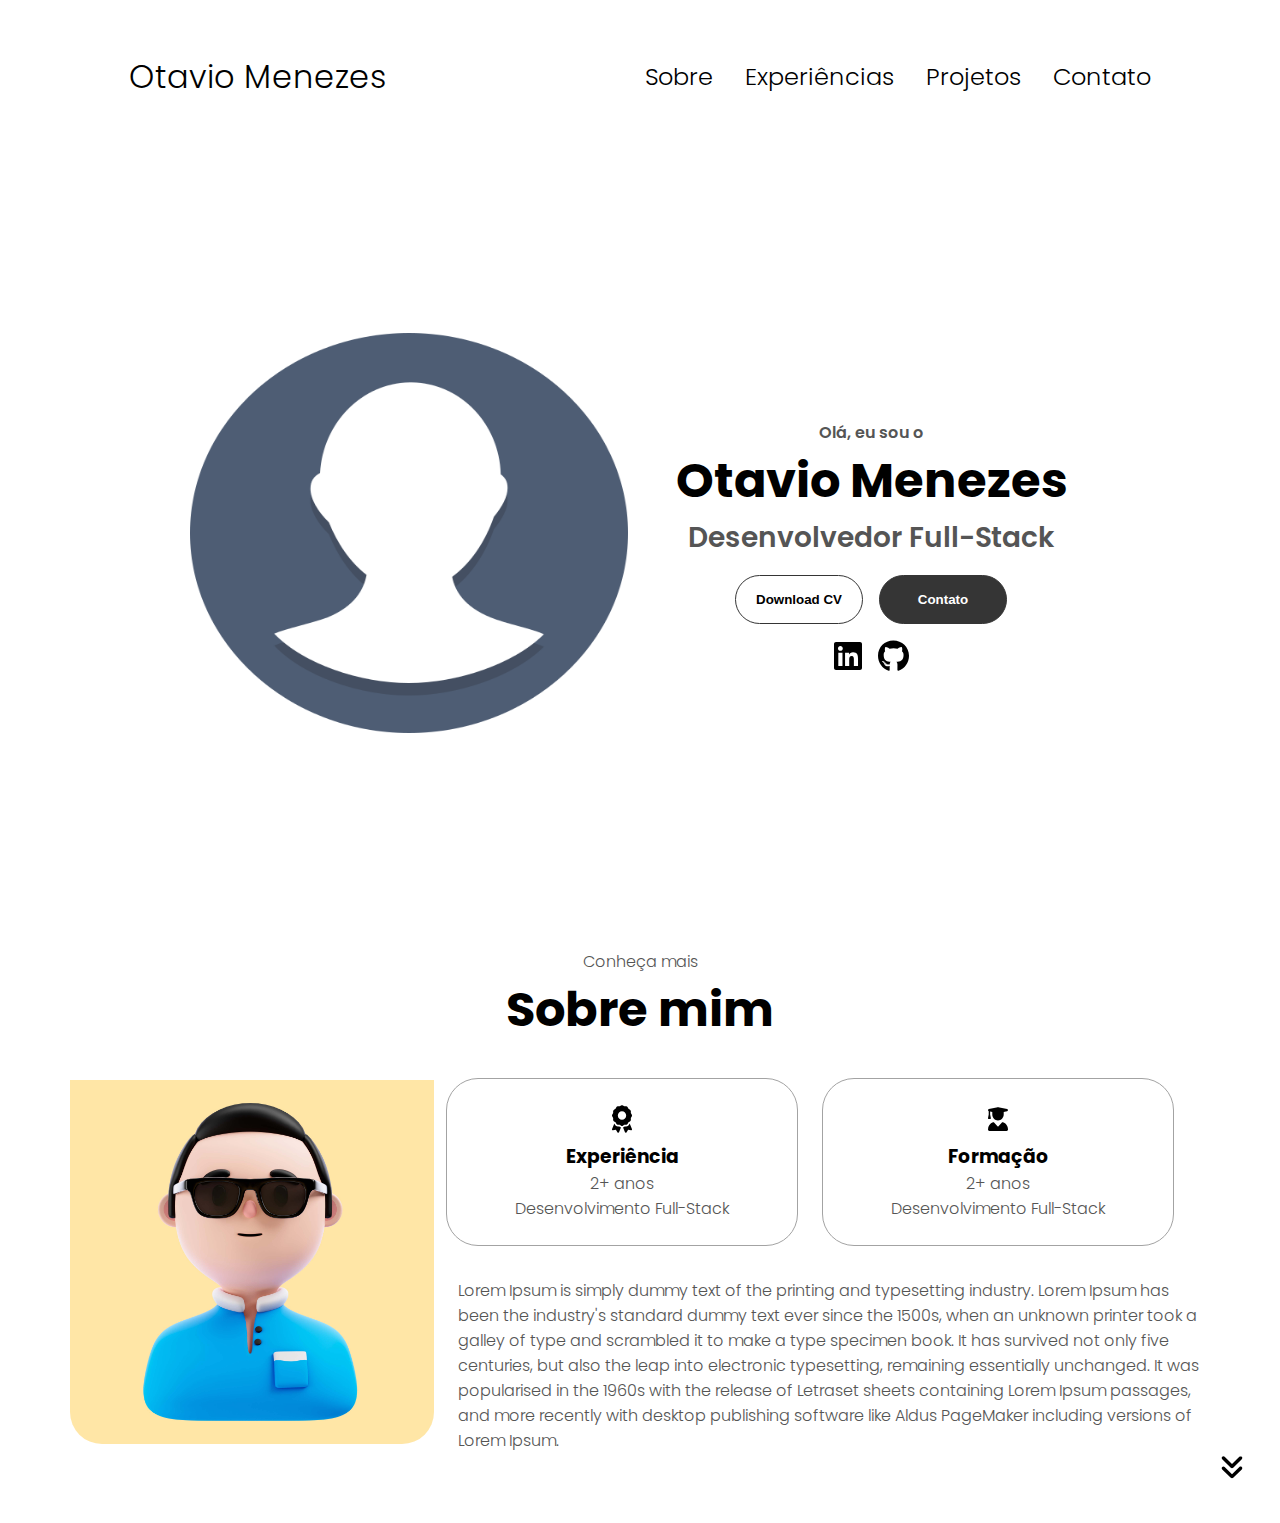
==== index2.html @ 98025b1a "build resume and profile" ====
<!DOCTYPE html>
<html lang="pt-br">
<head>
    <meta charset="UTF-8">
    <meta name="viewport" content="width=device-width, initial-scale=1.0">
    <link rel="stylesheet" href="assets/css/colors.css">
    <link rel="stylesheet" href="assets/css/media.css">
    <link rel="stylesheet" href="assets/css/style.css">
    <link rel="stylesheet" href="assets/bootstrap-5.3.3-dist/css/bootstrap-grid.css">
    <title>Otavio Menezes</title>
</head>
<body>
<nav id="main-nav" aria-label="main navigation">
    <div class="logo">Otavio Menezes</div>
    <div>
        <ul class="nav-links">
            <li><a href="#about">Sobre</a></li>
            <li><a href="#experience">Experiências</a></li>
            <li><a href="#projects">Projetos</a></li>
            <li><a href="#contact">Contato</a></li>
        </ul>
    </div>
</nav>
<nav id="hamburger-nav" aria-label="hamburger navigation">
    <div class="logo">Otavio Menezes</div>
    <div class="hamburger-menu">
        <button class="hamburger-icon" onclick="toggleMenu();">
            <span></span>
            <span></span>
            <span></span>
        </button>
        <dl class="hamburger-links">
            <dt><a href="#about" onclick="toggleMenu();">Sobre</a></dt>
            <dt><a href="#experience" onclick="toggleMenu();">Experiências</a></dt>
            <dt><a href="#projects" onclick="toggleMenu();">Projetos</a></dt>
            <dt><a href="#contact" onclick="toggleMenu();">Contato</a></dt>
        </dl>
    </div>
</nav>

<section id="profile">
    <div class="container">
        <div class="row d-flex">
            <div class="profile-image col-lg-6">
                <img src="assets/images/img-user-default.png" alt="Foto de Perfil Otavio Menezes">
            </div>
            <div class="profile-text col-lg-6">
                <p class="text-p1">Olá, eu sou o</p>
                <h1 class="title">Otavio Menezes</h1>
                <p class="text-p2">Desenvolvedor Full-Stack</p>
                <div class="profile-btn">
                    <button class="btn btn-secondary" onclick="openCV()">Download CV</button>
                    <button class="btn btn-primary" onclick="location.href='./#cantact'">Contato</button>
                </div>
                <div class="profile-socials">
                    <a href="https://www.linkedin.com/in/otaviorenan/" target="_blank">
                        <img class="icon" src="./assets/icons/linkedin-brands-solid.svg" alt="Meu Perfil no LinkedIn">
                    </a>
                    <a href="https://www.github.com/OtavioRenan" target="_blank">
                        <img class="icon" src="./assets/icons/github-brands-solid.svg" alt="Meu Perfil no GitHub">
                    </a>
                </div>
            </div>
        </div>
    </div>
</section>

<section id="about">
    <div class="container">
        <div class="row align-items-center">
            <p class="text-p1">Conheça mais</p>
            <h1 class="title">Sobre mim</h1>
            <div class="col-lg-4 col-sm-12 d-flex justify-content-center">
                <div class="about-image">
                    <img src="./assets/images/img-user-secondary.jpg" alt="Foto de Perfil"></img>
                </div>
            </div>
            <div class="col-lg-8 col-sm-12">
                <div class="about-details">
                    <div class="about-group">
                        <div class="row">
                        <div class="about-item">
                            <img class="icon" src="./assets/icons/award-solid.svg" alt="Experiência"></img>
                            <h3>Experiência</h3>
                            <p>2+ anos <br> Desenvolvimento Full-Stack</p>
                        </div>
                        <div class="about-item">
                            <img class="icon" src="./assets/icons/user-graduate-solid.svg" alt="Formação"></img>
                            <h3>Formação</h3>
                            <p>2+ anos <br> Desenvolvimento Full-Stack</p>
                        </div>
                        </div>
                    </div>
                    <div class="container-text">
                        <p>
                            Lorem Ipsum is simply dummy text of the printing and typesetting industry. Lorem Ipsum has been the
                            industry's standard dummy text ever since the 1500s, when an unknown printer took a galley of type
                            and scrambled it to make a type specimen book. It has survived not only five centuries, but also the
                            leap into electronic typesetting, remaining essentially unchanged. It was popularised in the 1960s
                            with the release of Letraset sheets containing Lorem Ipsum passages, and more recently with desktop
                            publishing software like Aldus PageMaker including versions of Lorem Ipsum.
                        </p>
                    </div>
                </div>
            </div>
        </div>
    </div>
    <div class="cointainer-fluid d-flex justify-content-end">
        <div class="row">
            <a href="#experience">
                <img class="arrow" src="./assets/icons/angles-down-solid.svg" alt="Github"></img>
            </a>
        </div>
    </div>
</section>

<script src="assets/js/script.js"></script>
</body>
</html>
---- assets/css/colors.css ----
:root {
    --primary: rgb(85, 85, 85);
    --secondary: rgb(181, 181, 181);
    --third: rgb(53, 53, 53);
    --fourth: rgb(0, 0, 0);
    --fifth: rgb(255, 255, 255);
    --sixth: rgb(163, 163, 163);
    --black: black;
    --white: white;
}
---- assets/css/media.css ----
@media screen and (max-width: 1200px) {
    #main-nav {
        display: none;
    }

    #hamburger-nav {
        display: flex !important;
    }
}
---- assets/css/style.css ----
@import url('https://fonts.googleapis.com/css2?family=Poppins:wght@300;400&display=swap');

html {
    scroll-behavior: smooth;
}

* {
    margin: 0;
    padding: 0;
}

body {
    font-family: "Poppins", sans-serif;
    font-weight: 300;
    font-style: normal;
}

p {
    color: var(--primary);
}

/* TRANSACTION */

a,
.btn {
    transition: all 300ms ease;
}

/* MAIN NAV */
nav {
    justify-content: space-around;
    align-items: center;
    height: 17vh;
}

nav, .nav-links {
    display: flex;
}

.nav-links {
    gap: 2rem;
    list-style: none;
    font-size: 1.5rem;
}

a {
    color: var(--black);
    text-decoration: none;
    text-decoration-color: var(--white);
}

a:hover,
dt:hover {
    color: var(--primary) !important;
    text-decoration: underline;
    text-underline-offset: 1rem;
    text-decoration-color: var(--secondary);
}

.logo {
    font-size: 2rem;
}

.logo:hover {
    cursor: default;
}

/* HAMBURGER MENU */
#hamburger-nav {
    display: none;
}

.hamburger-menu {
    position: relative;
    display: inline-block;

    button, input[type="submit"], input[type="reset"] {
        background: none;
        color: inherit;
        border: none;
        padding: 0;
        font: inherit;
        cursor: pointer;
        outline: inherit;
    }
}

.hamburger-icon {
    display: flex;
    flex-direction: column;
    justify-content: space-between;
    height: 24px;
    width: 30px;
    cursor: pointer;
}

.hamburger-icon span {
    width: 100%;
    height: 2px;
    background-color: var(--black);
    transition: all 0.3ms ease-in-out;
}

.hamburger-links {
    position: absolute;
    top: 100%;
    right: 0;
    background-color: var(--white);
    width: fit-content;
    max-height: 0;
    overflow: hidden;
    transition: all 0.3ms ease-in-out;
}

.hamburger-links a {
    display: block;
    padding: 10px;
    text-align: center;
    font-size: 1.5rem;
    color: var(--black);
    text-decoration: none;
    transition: all 0.3ms ease-in-out;
}

.hamburger-links dt {
    list-style: none;
}

.hamburger-links.active {
    max-height: 300px;
}

.hamburger-icon.active span:first-child {
    transform: rotate(45deg) translate(10px, 5px);
}

.hamburger-icon.active span:nth-child(2) {
    opacity: 0;
}

.hamburger-icon.active span:last-child {
    transform: rotate(-45deg) translate(10px, -5px);
}

.hamburger-icon span:first-child {
    transform: none;
    opacity: 1;
}

.icon {
    cursor: pointer;
    height: 2rem;
}

.text-p1 {
    text-align: center;
}

.text-p2 {
    text-align: center;
    font-size: 1.75rem;
    margin-bottom: 1rem;
}

.title {
    font-size: 3rem;
    text-align: center;
}

section {
    padding: 4vh;
}

/* PROFILE */
#profile {
    display: flex;
    justify-content: center;
    gap: 5rem;
    padding-top: 20vh;

    .container {
        width: 900px;
    }
}

.profile-text {
    align-self: center;
    text-align: center;
    padding-top: 2rem;
}

.profile-text p {
    font-weight: 600;
}

.profile-socials {
    display: flex;
    justify-content: center;
    margin-top: 1rem;
    gap: 1rem;
}

.profile-image {
    display: flex;
    max-height: 400px;
    max-width: 400px;
    margin: 0;
    justify-content: center;
}

.profile-image img {
    width: 100%
}

/* BUTTONS */
.profile-btn {
    display: flex;
    justify-content: center;
    gap: 1rem;
}

.btn {
    font-weight: 600;
    transition: all 300ms ease;
    padding: 1rem;
    width: 8rem;
    border-radius: 2rem;
}

.btn-primary,
.btn-secondary {
    border: var(--third) 0.1rem solid;
}

.btn-primary:hover,
.btn-secondary:hover {
    cursor: pointer;
}

.btn-primary {
    background: var(--third);
    color: var(--white);
}

.btn-primary:hover {
    background: var(--fourth);
}

.btn-secondary {
    background: none;
}

.btn-secondary:hover {
    background: var(--third);
    color: var(--white);
}

/* ABOUT */
#about {
    padding-top: 20vh;
}

.about-image img {
    width: 100%;
    max-height: 400px;
    max-width: 400px;
    border-radius: 2rem;
    padding-top: 2rem;
}

#about .icon {
    width: 1.3rem;
}

.about-group {
    gap: 2rem;
    margin-bottom: 2rem;
    margin-top: 2rem;
    display: flex;

    button, input[type="submit"], input[type="reset"] {
        background: none;
        color: inherit;
        border: none;
        padding: 0;
        font: inherit;
        cursor: pointer;
        outline: inherit;
    }
}

.about-group .row {
    width: 100%;
}

.about-details {
    justify-content: center;
    flex-direction: column;
}

#about .container-image img {
    border-radius: 2rem;
}

.about-item {
    padding: 1.5rem;
    flex: 1;
    background: var(--white);
    border-radius: 2rem;
    border: var(--third) 0.1rem solid;
    border-color: var(--sixth);
    text-align: center;
    margin-right: 1.5rem;
}

.arrow {
    width: 1.5rem;
}
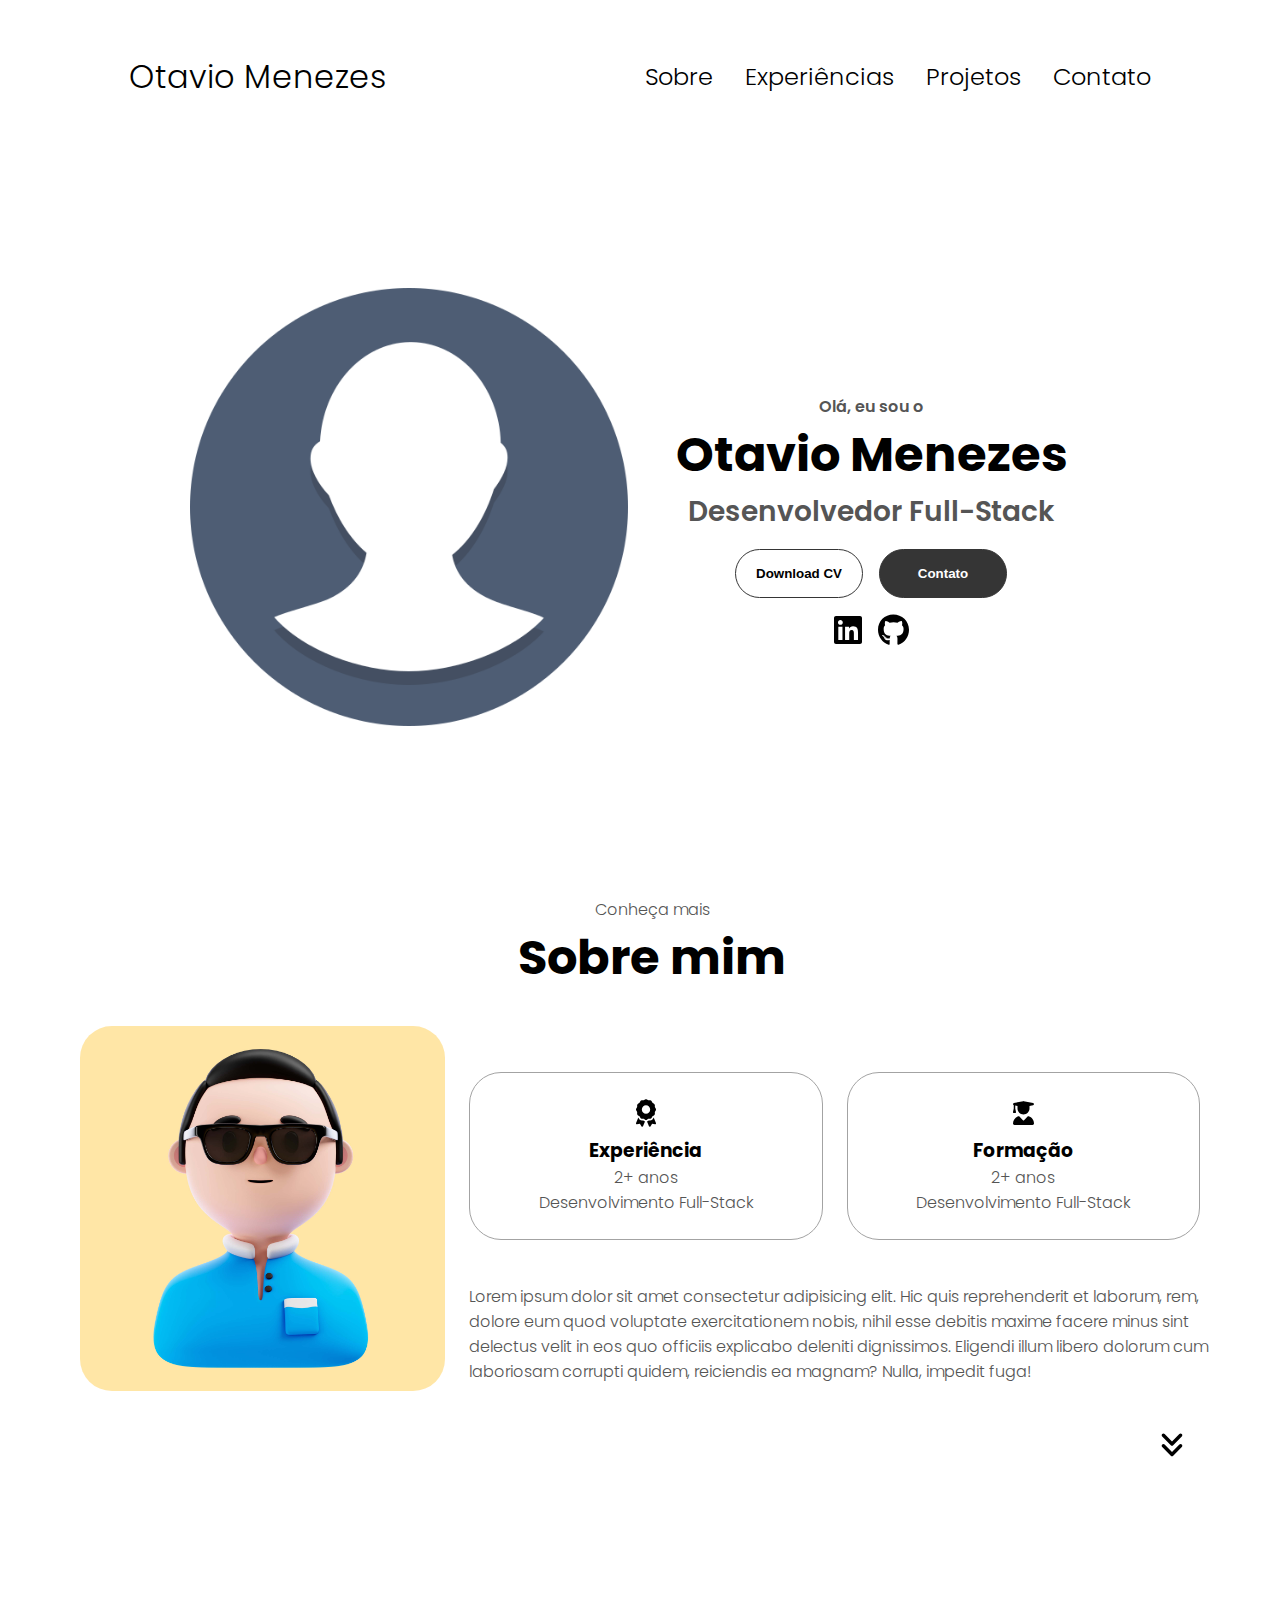
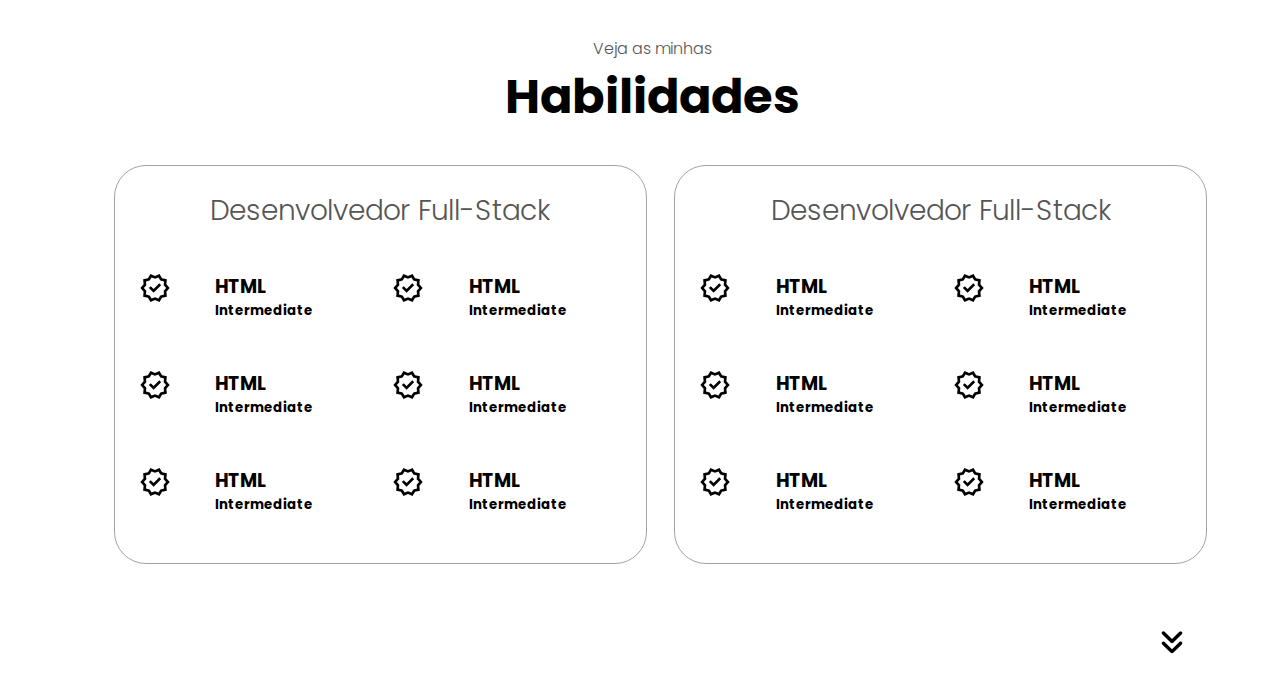
==== commit 99cb3d84: "build experience and ajusted respansiveness" ====
--- a/index2.html
+++ b/index2.html
@@ -37,11 +37,10 @@
         </dl>
     </div>
 </nav>
-
 <section id="profile">
     <div class="container">
-        <div class="row d-flex">
-            <div class="profile-image col-lg-6">
+        <div class="row">
+            <div class="profile-image col-lg-6 d-flex justify-content-center">
                 <img src="assets/images/img-user-default.png" alt="Foto de Perfil Otavio Menezes">
             </div>
             <div class="profile-text col-lg-6">
@@ -64,9 +63,8 @@
         </div>
     </div>
 </section>
-
 <section id="about">
-    <div class="container">
+    <div class="container-fluid">
         <div class="row align-items-center">
             <p class="text-p1">Conheça mais</p>
             <h1 class="title">Sobre mim</h1>
@@ -79,36 +77,225 @@
                 <div class="about-details">
                     <div class="about-group">
                         <div class="row">
-                        <div class="about-item">
-                            <img class="icon" src="./assets/icons/award-solid.svg" alt="Experiência"></img>
-                            <h3>Experiência</h3>
-                            <p>2+ anos <br> Desenvolvimento Full-Stack</p>
-                        </div>
-                        <div class="about-item">
-                            <img class="icon" src="./assets/icons/user-graduate-solid.svg" alt="Formação"></img>
-                            <h3>Formação</h3>
-                            <p>2+ anos <br> Desenvolvimento Full-Stack</p>
-                        </div>
+                            <div class="about-item">
+                                <img class="icon" src="./assets/icons/award-solid.svg" alt="Experiência"></img>
+                                <h3>Experiência</h3>
+                                <p>2+ anos <br> Desenvolvimento Full-Stack</p>
+                            </div>
+                            <div class="about-item">
+                                <img class="icon" src="./assets/icons/user-graduate-solid.svg" alt="Formação"></img>
+                                <h3>Formação</h3>
+                                <p>2+ anos <br> Desenvolvimento Full-Stack</p>
+                            </div>
                         </div>
                     </div>
+
                     <div class="container-text">
                         <p>
-                            Lorem Ipsum is simply dummy text of the printing and typesetting industry. Lorem Ipsum has been the
-                            industry's standard dummy text ever since the 1500s, when an unknown printer took a galley of type
-                            and scrambled it to make a type specimen book. It has survived not only five centuries, but also the
-                            leap into electronic typesetting, remaining essentially unchanged. It was popularised in the 1960s
-                            with the release of Letraset sheets containing Lorem Ipsum passages, and more recently with desktop
-                            publishing software like Aldus PageMaker including versions of Lorem Ipsum.
+                            Lorem ipsum dolor sit amet consectetur adipisicing elit. Hic quis reprehenderit et laborum,
+                            rem, dolore eum quod voluptate exercitationem nobis, nihil esse debitis maxime facere minus
+                            sint delectus velit in eos quo officiis explicabo deleniti dignissimos. Eligendi illum
+                            libero dolorum cum laboriosam corrupti quidem, reiciendis ea magnam? Nulla, impedit fuga!
                         </p>
                     </div>
                 </div>
             </div>
         </div>
     </div>
-    <div class="cointainer-fluid d-flex justify-content-end">
+    <div class="container-fluid d-flex justify-content-end">
         <div class="row">
             <a href="#experience">
-                <img class="arrow" src="./assets/icons/angles-down-solid.svg" alt="Github"></img>
+                <img class="arrow" src="./assets/icons/angles-down-solid.svg" alt="Next Page"></img>
+            </a>
+        </div>
+    </div>
+</section>
+<section id="experience">
+    <div class="container-fluid">
+        <div class="row">
+            <p class="text-p1">Veja as minhas</p>
+            <h1 class="title">Habilidades</h1>
+        </div>
+
+        <div class="row experience-collection">
+            <div class="col-md-6 d-flex justify-content-center align-items-center">
+                <div class="experience-group">
+                    <p class="text-p2">Desenvolvedor Full-Stack</p>
+                    <div class="row">
+                        <div class="col-12 col-sm-6">
+                            <article>
+                                <div class="row">
+                                    <div class="col-4">
+                                        <img class="icon" src="./assets/icons/verified.svg" alt="Verified"></img>
+                                    </div>
+                                    <div class="col-8">
+                                        <h3>HTML</h3>
+                                        <h5>Intermediate</h5>
+                                    </div>
+                                </div>
+                            </article>
+                        </div>
+                        <div class="col-12 col-sm-6">
+                            <article>
+                                <div class="row">
+                                    <div class="col-4">
+                                        <img class="icon" src="./assets/icons/verified.svg" alt="Verified"></img>
+                                    </div>
+                                    <div class="col-8">
+                                        <h3>HTML</h3>
+                                        <h5>Intermediate</h5>
+                                    </div>
+                                </div>
+                            </article>
+                        </div>
+                        <div class="col-12 col-sm-6">
+                            <article>
+                                <div class="row">
+                                    <div class="col-4">
+                                        <img class="icon" src="./assets/icons/verified.svg" alt="Verified"></img>
+                                    </div>
+                                    <div class="col-8">
+                                        <h3>HTML</h3>
+                                        <h5>Intermediate</h5>
+                                    </div>
+                                </div>
+                            </article>
+                        </div>
+                        <div class="col-12 col-sm-6">
+                            <article>
+                                <div class="row">
+                                    <div class="col-4">
+                                        <img class="icon" src="./assets/icons/verified.svg" alt="Verified"></img>
+                                    </div>
+                                    <div class="col-8">
+                                        <h3>HTML</h3>
+                                        <h5>Intermediate</h5>
+                                    </div>
+                                </div>
+                            </article>
+                        </div>
+                        <div class="col-12 col-sm-6">
+                            <article>
+                                <div class="row">
+                                    <div class="col-4">
+                                        <img class="icon" src="./assets/icons/verified.svg" alt="Verified"></img>
+                                    </div>
+                                    <div class="col-8">
+                                        <h3>HTML</h3>
+                                        <h5>Intermediate</h5>
+                                    </div>
+                                </div>
+                            </article>
+                        </div>
+                        <div class="col-12 col-sm-6">
+                            <article>
+                                <div class="row">
+                                    <div class="col-4">
+                                        <img class="icon" src="./assets/icons/verified.svg" alt="Verified"></img>
+                                    </div>
+                                    <div class="col-8">
+                                        <h3>HTML</h3>
+                                        <h5>Intermediate</h5>
+                                    </div>
+                                </div>
+                            </article>
+                        </div>
+                    </div>
+                </div>
+            </div>
+
+            <div class="col-md-6 d-flex justify-content-center align-items-center">
+                <div class="experience-group">
+                    <p class="text-p2">Desenvolvedor Full-Stack</p>
+                    <div class="row">
+                        <div class="col-12 col-sm-6">
+                            <article>
+                                <div class="row">
+                                    <div class="col-4">
+                                        <img class="icon" src="./assets/icons/verified.svg" alt="Verified"></img>
+                                    </div>
+                                    <div class="col-8">
+                                        <h3>HTML</h3>
+                                        <h5>Intermediate</h5>
+                                    </div>
+                                </div>
+                            </article>
+                        </div>
+                        <div class="col-12 col-sm-6">
+                            <article>
+                                <div class="row">
+                                    <div class="col-4">
+                                        <img class="icon" src="./assets/icons/verified.svg" alt="Verified"></img>
+                                    </div>
+                                    <div class="col-8">
+                                        <h3>HTML</h3>
+                                        <h5>Intermediate</h5>
+                                    </div>
+                                </div>
+                            </article>
+                        </div>
+                        <div class="col-12 col-sm-6">
+                            <article>
+                                <div class="row">
+                                    <div class="col-4">
+                                        <img class="icon" src="./assets/icons/verified.svg" alt="Verified"></img>
+                                    </div>
+                                    <div class="col-8">
+                                        <h3>HTML</h3>
+                                        <h5>Intermediate</h5>
+                                    </div>
+                                </div>
+                            </article>
+                        </div>
+                        <div class="col-12 col-sm-6">
+                            <article>
+                                <div class="row">
+                                    <div class="col-4">
+                                        <img class="icon" src="./assets/icons/verified.svg" alt="Verified"></img>
+                                    </div>
+                                    <div class="col-8">
+                                        <h3>HTML</h3>
+                                        <h5>Intermediate</h5>
+                                    </div>
+                                </div>
+                            </article>
+                        </div>
+                        <div class="col-12 col-sm-6">
+                            <article>
+                                <div class="row">
+                                    <div class="col-4">
+                                        <img class="icon" src="./assets/icons/verified.svg" alt="Verified"></img>
+                                    </div>
+                                    <div class="col-8">
+                                        <h3>HTML</h3>
+                                        <h5>Intermediate</h5>
+                                    </div>
+                                </div>
+                            </article>
+                        </div>
+                        <div class="col-12 col-sm-6">
+                            <article>
+                                <div class="row">
+                                    <div class="col-4">
+                                        <img class="icon" src="./assets/icons/verified.svg" alt="Verified"></img>
+                                    </div>
+                                    <div class="col-8">
+                                        <h3>HTML</h3>
+                                        <h5>Intermediate</h5>
+                                    </div>
+                                </div>
+                            </article>
+                        </div>
+                    </div>
+                </div>
+            </div>
+
+        </div>
+    </div>
+    <div class="container-fluid d-flex justify-content-end">
+        <div class="row">
+            <a href="#projects">
+                <img class="arrow" src="./assets/icons/angles-down-solid.svg" alt="Next Page"></img>
             </a>
         </div>
     </div>
--- a/assets/css/media.css
+++ b/assets/css/media.css
@@ -6,4 +6,12 @@
     #hamburger-nav {
         display: flex !important;
     }
-}+}
+
+@media screen and (max-width: 766px) {
+    .about-group .row {
+        width: 100vh !important;
+    }
+}
+
+
--- a/assets/css/style.css
+++ b/assets/css/style.css
@@ -63,6 +63,43 @@
 
 .logo:hover {
     cursor: default;
+}
+
+.icon {
+    cursor: pointer;
+    height: 2rem;
+}
+
+.text-p1 {
+    text-align: center;
+}
+
+.text-p2 {
+    text-align: center;
+    font-size: 1.75rem;
+    margin-bottom: 1rem;
+}
+
+.title {
+    font-size: 3rem;
+    text-align: center;
+}
+
+section {
+    padding: 15vh 4vh 4vh 4vh;
+}
+
+.arrow {
+    width: 1.5rem;
+    margin-right: 8vh;
+    padding-top: 2rem;
+}
+
+#experience,
+#about {
+    .title {
+        padding-bottom: 2rem;
+    }
 }
 
 /* HAMBURGER MENU */
@@ -147,40 +184,9 @@
     opacity: 1;
 }
 
-.icon {
-    cursor: pointer;
-    height: 2rem;
-}
-
-.text-p1 {
-    text-align: center;
-}
-
-.text-p2 {
-    text-align: center;
-    font-size: 1.75rem;
-    margin-bottom: 1rem;
-}
-
-.title {
-    font-size: 3rem;
-    text-align: center;
-}
-
-section {
-    padding: 4vh;
-}
-
 /* PROFILE */
-#profile {
-    display: flex;
-    justify-content: center;
-    gap: 5rem;
-    padding-top: 20vh;
-
-    .container {
-        width: 900px;
-    }
+#profile .container {
+    max-width: 900px;
 }
 
 .profile-text {
@@ -200,16 +206,11 @@
     gap: 1rem;
 }
 
-.profile-image {
-    display: flex;
-    max-height: 400px;
-    max-width: 400px;
-    margin: 0;
-    justify-content: center;
-}
-
 .profile-image img {
-    width: 100%
+    width: 100%;
+    max-height: 512px;
+    max-width: 512px;
+
 }
 
 /* BUTTONS */
@@ -256,8 +257,9 @@
 }
 
 /* ABOUT */
-#about {
-    padding-top: 20vh;
+#about .align-items-center {
+    margin-right: 20px;
+    margin-left: 20px;
 }
 
 .about-image img {
@@ -265,7 +267,6 @@
     max-height: 400px;
     max-width: 400px;
     border-radius: 2rem;
-    padding-top: 2rem;
 }
 
 #about .icon {
@@ -310,9 +311,26 @@
     border: var(--third) 0.1rem solid;
     border-color: var(--sixth);
     text-align: center;
-    margin-right: 1.5rem;
-}
-
-.arrow {
-    width: 1.5rem;
+    margin: 0.75rem;
+}
+
+/* EXPERIENCE */
+#experience .experience-collection {
+    margin-left: 52px;
+    margin-right: 35px;
+}
+
+#experience .experience-group {
+    padding: 1.5rem;
+    background: var(--white);
+    border-radius: 2rem;
+    border: var(--third) 0.1rem solid;
+    border-color: var(--sixth);
+    width: 90%;
+    margin-bottom: 2rem;
+}
+
+#experience article {
+    padding: 1.5rem;
+    margin-left: -1.5rem;
 }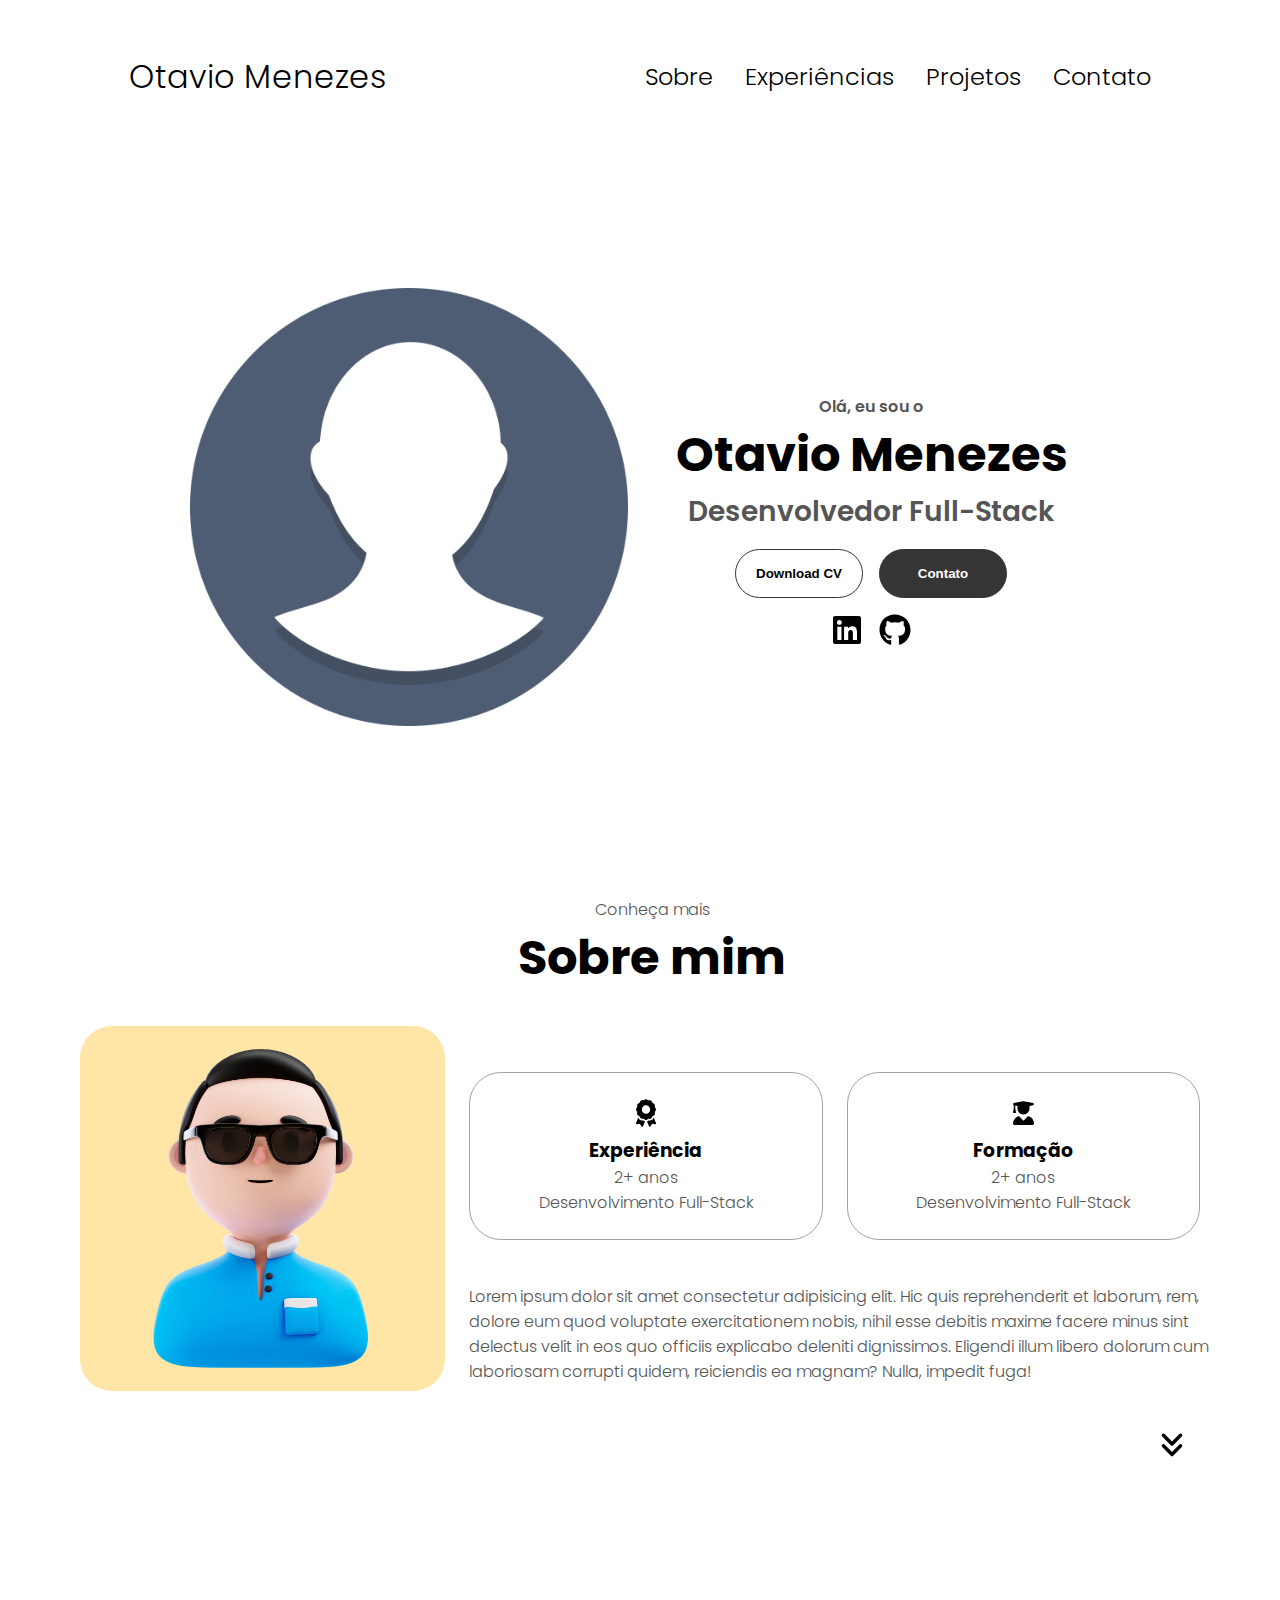
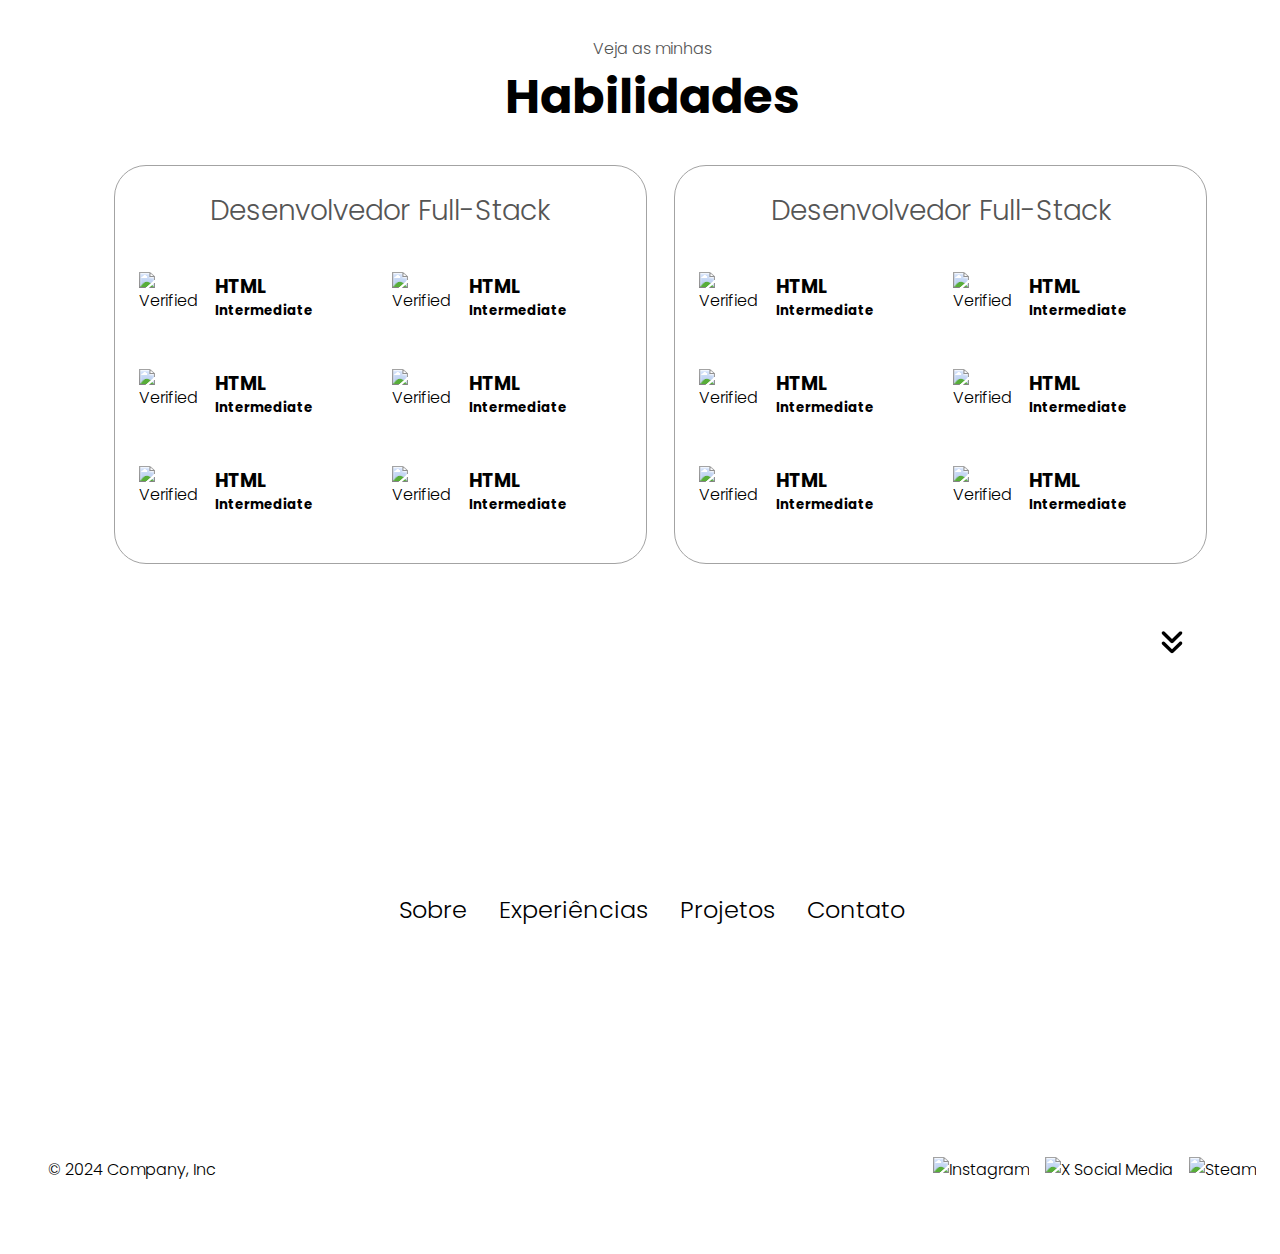
==== commit 3b6f7902: "Created footer" ====
--- a/index2.html
+++ b/index2.html
@@ -126,72 +126,72 @@
                             <article>
                                 <div class="row">
                                     <div class="col-4">
-                                        <img class="icon" src="./assets/icons/verified.svg" alt="Verified"></img>
-                                    </div>
-                                    <div class="col-8">
-                                        <h3>HTML</h3>
-                                        <h5>Intermediate</h5>
-                                    </div>
-                                </div>
-                            </article>
-                        </div>
-                        <div class="col-12 col-sm-6">
-                            <article>
-                                <div class="row">
-                                    <div class="col-4">
-                                        <img class="icon" src="./assets/icons/verified.svg" alt="Verified"></img>
-                                    </div>
-                                    <div class="col-8">
-                                        <h3>HTML</h3>
-                                        <h5>Intermediate</h5>
-                                    </div>
-                                </div>
-                            </article>
-                        </div>
-                        <div class="col-12 col-sm-6">
-                            <article>
-                                <div class="row">
-                                    <div class="col-4">
-                                        <img class="icon" src="./assets/icons/verified.svg" alt="Verified"></img>
-                                    </div>
-                                    <div class="col-8">
-                                        <h3>HTML</h3>
-                                        <h5>Intermediate</h5>
-                                    </div>
-                                </div>
-                            </article>
-                        </div>
-                        <div class="col-12 col-sm-6">
-                            <article>
-                                <div class="row">
-                                    <div class="col-4">
-                                        <img class="icon" src="./assets/icons/verified.svg" alt="Verified"></img>
-                                    </div>
-                                    <div class="col-8">
-                                        <h3>HTML</h3>
-                                        <h5>Intermediate</h5>
-                                    </div>
-                                </div>
-                            </article>
-                        </div>
-                        <div class="col-12 col-sm-6">
-                            <article>
-                                <div class="row">
-                                    <div class="col-4">
-                                        <img class="icon" src="./assets/icons/verified.svg" alt="Verified"></img>
-                                    </div>
-                                    <div class="col-8">
-                                        <h3>HTML</h3>
-                                        <h5>Intermediate</h5>
-                                    </div>
-                                </div>
-                            </article>
-                        </div>
-                        <div class="col-12 col-sm-6">
-                            <article>
-                                <div class="row">
-                                    <div class="col-4">
-                                        <img class="icon" src="./assets/icons/verified.svg" alt="Verified"></img>
+                                        <img class="icon" src="./assets/icons/verified-solid.svg" alt="Verified"></img>
+                                    </div>
+                                    <div class="col-8">
+                                        <h3>HTML</h3>
+                                        <h5>Intermediate</h5>
+                                    </div>
+                                </div>
+                            </article>
+                        </div>
+                        <div class="col-12 col-sm-6">
+                            <article>
+                                <div class="row">
+                                    <div class="col-4">
+                                        <img class="icon" src="./assets/icons/verified-solid.svg" alt="Verified"></img>
+                                    </div>
+                                    <div class="col-8">
+                                        <h3>HTML</h3>
+                                        <h5>Intermediate</h5>
+                                    </div>
+                                </div>
+                            </article>
+                        </div>
+                        <div class="col-12 col-sm-6">
+                            <article>
+                                <div class="row">
+                                    <div class="col-4">
+                                        <img class="icon" src="./assets/icons/verified-solid.svg" alt="Verified"></img>
+                                    </div>
+                                    <div class="col-8">
+                                        <h3>HTML</h3>
+                                        <h5>Intermediate</h5>
+                                    </div>
+                                </div>
+                            </article>
+                        </div>
+                        <div class="col-12 col-sm-6">
+                            <article>
+                                <div class="row">
+                                    <div class="col-4">
+                                        <img class="icon" src="./assets/icons/verified-solid.svg" alt="Verified"></img>
+                                    </div>
+                                    <div class="col-8">
+                                        <h3>HTML</h3>
+                                        <h5>Intermediate</h5>
+                                    </div>
+                                </div>
+                            </article>
+                        </div>
+                        <div class="col-12 col-sm-6">
+                            <article>
+                                <div class="row">
+                                    <div class="col-4">
+                                        <img class="icon" src="./assets/icons/verified-solid.svg" alt="Verified"></img>
+                                    </div>
+                                    <div class="col-8">
+                                        <h3>HTML</h3>
+                                        <h5>Intermediate</h5>
+                                    </div>
+                                </div>
+                            </article>
+                        </div>
+                        <div class="col-12 col-sm-6">
+                            <article>
+                                <div class="row">
+                                    <div class="col-4">
+                                        <img class="icon" src="./assets/icons/verified-solid.svg" alt="Verified"></img>
                                     </div>
                                     <div class="col-8">
                                         <h3>HTML</h3>
@@ -212,72 +212,72 @@
                             <article>
                                 <div class="row">
                                     <div class="col-4">
-                                        <img class="icon" src="./assets/icons/verified.svg" alt="Verified"></img>
-                                    </div>
-                                    <div class="col-8">
-                                        <h3>HTML</h3>
-                                        <h5>Intermediate</h5>
-                                    </div>
-                                </div>
-                            </article>
-                        </div>
-                        <div class="col-12 col-sm-6">
-                            <article>
-                                <div class="row">
-                                    <div class="col-4">
-                                        <img class="icon" src="./assets/icons/verified.svg" alt="Verified"></img>
-                                    </div>
-                                    <div class="col-8">
-                                        <h3>HTML</h3>
-                                        <h5>Intermediate</h5>
-                                    </div>
-                                </div>
-                            </article>
-                        </div>
-                        <div class="col-12 col-sm-6">
-                            <article>
-                                <div class="row">
-                                    <div class="col-4">
-                                        <img class="icon" src="./assets/icons/verified.svg" alt="Verified"></img>
-                                    </div>
-                                    <div class="col-8">
-                                        <h3>HTML</h3>
-                                        <h5>Intermediate</h5>
-                                    </div>
-                                </div>
-                            </article>
-                        </div>
-                        <div class="col-12 col-sm-6">
-                            <article>
-                                <div class="row">
-                                    <div class="col-4">
-                                        <img class="icon" src="./assets/icons/verified.svg" alt="Verified"></img>
-                                    </div>
-                                    <div class="col-8">
-                                        <h3>HTML</h3>
-                                        <h5>Intermediate</h5>
-                                    </div>
-                                </div>
-                            </article>
-                        </div>
-                        <div class="col-12 col-sm-6">
-                            <article>
-                                <div class="row">
-                                    <div class="col-4">
-                                        <img class="icon" src="./assets/icons/verified.svg" alt="Verified"></img>
-                                    </div>
-                                    <div class="col-8">
-                                        <h3>HTML</h3>
-                                        <h5>Intermediate</h5>
-                                    </div>
-                                </div>
-                            </article>
-                        </div>
-                        <div class="col-12 col-sm-6">
-                            <article>
-                                <div class="row">
-                                    <div class="col-4">
-                                        <img class="icon" src="./assets/icons/verified.svg" alt="Verified"></img>
+                                        <img class="icon" src="./assets/icons/verified-solid.svg" alt="Verified"></img>
+                                    </div>
+                                    <div class="col-8">
+                                        <h3>HTML</h3>
+                                        <h5>Intermediate</h5>
+                                    </div>
+                                </div>
+                            </article>
+                        </div>
+                        <div class="col-12 col-sm-6">
+                            <article>
+                                <div class="row">
+                                    <div class="col-4">
+                                        <img class="icon" src="./assets/icons/verified-solid.svg" alt="Verified"></img>
+                                    </div>
+                                    <div class="col-8">
+                                        <h3>HTML</h3>
+                                        <h5>Intermediate</h5>
+                                    </div>
+                                </div>
+                            </article>
+                        </div>
+                        <div class="col-12 col-sm-6">
+                            <article>
+                                <div class="row">
+                                    <div class="col-4">
+                                        <img class="icon" src="./assets/icons/verified-solid.svg" alt="Verified"></img>
+                                    </div>
+                                    <div class="col-8">
+                                        <h3>HTML</h3>
+                                        <h5>Intermediate</h5>
+                                    </div>
+                                </div>
+                            </article>
+                        </div>
+                        <div class="col-12 col-sm-6">
+                            <article>
+                                <div class="row">
+                                    <div class="col-4">
+                                        <img class="icon" src="./assets/icons/verified-solid.svg" alt="Verified"></img>
+                                    </div>
+                                    <div class="col-8">
+                                        <h3>HTML</h3>
+                                        <h5>Intermediate</h5>
+                                    </div>
+                                </div>
+                            </article>
+                        </div>
+                        <div class="col-12 col-sm-6">
+                            <article>
+                                <div class="row">
+                                    <div class="col-4">
+                                        <img class="icon" src="./assets/icons/verified-solid.svg" alt="Verified"></img>
+                                    </div>
+                                    <div class="col-8">
+                                        <h3>HTML</h3>
+                                        <h5>Intermediate</h5>
+                                    </div>
+                                </div>
+                            </article>
+                        </div>
+                        <div class="col-12 col-sm-6">
+                            <article>
+                                <div class="row">
+                                    <div class="col-4">
+                                        <img class="icon" src="./assets/icons/verified-solid.svg" alt="Verified"></img>
                                     </div>
                                     <div class="col-8">
                                         <h3>HTML</h3>
@@ -301,6 +301,63 @@
     </div>
 </section>
 
+
+<section id="sec-nav">
+    <div class="container-fluid">
+        <div class="row">
+            <nav class="container-fluid d-flex align-items-center"
+                 aria-label="navigation">
+                <ul class="nav-links">
+                    <li>
+                        <a href="#about">Sobre</a>
+                    </li>
+                    <li>
+                        <a href="#experience">Experiências</a>
+                    </li>
+                    <li>
+                        <a href="#projects">Projetos</a>
+                    </li>
+                    <li>
+                        <a href="#contact">Contato</a>
+                    </li>
+                </ul>
+            </nav>
+        </div>
+    </div>
+</section>
+
+<section id="sec-footer">
+    <footer class="container-fluid">
+        <div class="row">
+            <div class="d-flex flex-wrap justify-content-between align-items-center">
+                <div class="">
+                    <span class="text-muted">© 2024 Company, Inc</span>
+                </div>
+
+                <div class="col-md-4 d-flex justify-content-end align-items-center">
+                    <div class="ms-3">
+                        <a href="https://www.instagram.com/_otaviorenan" target="_blank">
+                            <img class="icon" src="./assets/icons/instagram-brands-solid.svg" alt="Instagram"></img>
+                        </a>
+                    </div>
+
+                    <div class="ms-3">
+                        <a href="https://x.com/_otaviorenan?lang=pt" target="_blank">
+                            <img class="icon" src="./assets/icons/x-social-media-logo-icon.svg" alt="X Social Media"></img>
+                        </a>
+                    </div>
+
+                    <div class="ms-3">
+                        <a href="https://steamcommunity.com/id/_seuporra/" target="_blank">
+                            <img class="icon" src="./assets/icons/steam-brands-solid.svg" alt="Steam">
+                        </a>
+                    </div>
+                </div>
+            </div>
+        </div>
+    </footer>
+</section>
+
 <script src="assets/js/script.js"></script>
 </body>
-</html>+</html>
--- a/assets/css/media.css
+++ b/assets/css/media.css
@@ -15,3 +15,23 @@
 }
 
 
+@media screen and (max-width: 766px) {
+    #sec-nav {
+        .nav-links {
+            gap: 5% !important;
+        }
+
+
+        a {
+            font-size: 60%;
+        }
+
+        ul {
+            margin-left: -20% !important;
+        }
+    }
+
+    footer span {
+        font-size: 85%;
+    }
+}--- a/assets/css/style.css
+++ b/assets/css/style.css
@@ -67,6 +67,7 @@
 
 .icon {
     cursor: pointer;
+    width: 2rem;
     height: 2rem;
 }
 
@@ -87,6 +88,10 @@
 
 section {
     padding: 15vh 4vh 4vh 4vh;
+
+    footer {
+        padding: 0 4vh 4vh 4vh;
+    }
 }
 
 .arrow {
